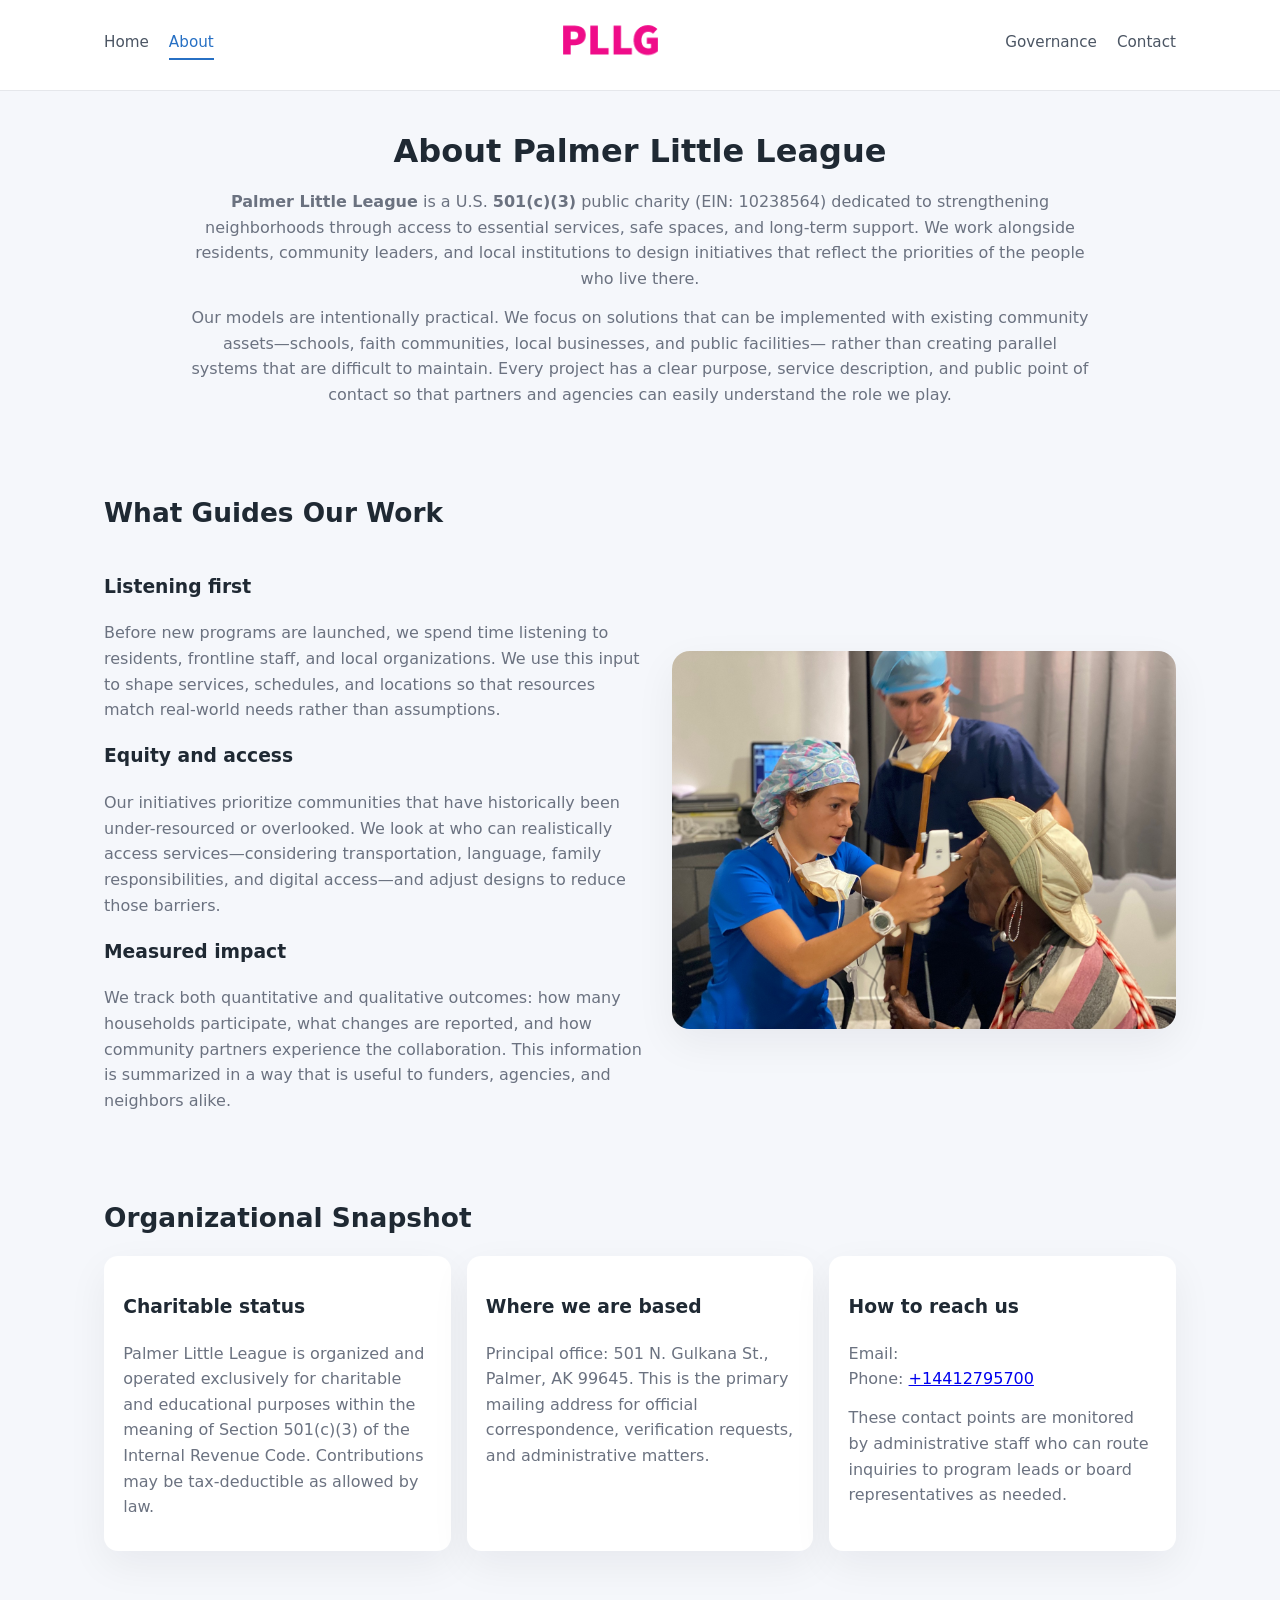
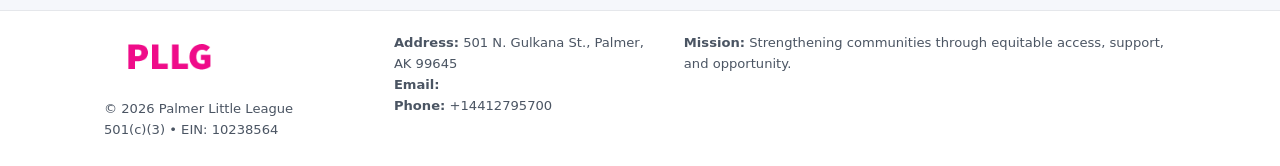
==== about.html @ 261d3ad3 "Initial commit" ====
<!doctype html>
<html lang="en">
<head>
<meta charset="utf-8" />
<meta name="viewport" content="width=device-width,initial-scale=1" />
<title>Palmer Little League – Nonprofit • 2025</title>
<link rel="stylesheet" href="assets/styles.css" />
<link rel="icon" href="images/logo.png" />

<meta name="data-ein" content="10238564">
<meta name="data-name" content="Palmer Little League">
<meta name="data-email" content="">
<meta name="data-phone" content="+14412795700">
<meta name="data-address" content="501 N. Gulkana St.,
Palmer, AK 99645">
<meta name="data-map" content="501+N+Gulkana+St+,+Palmer,+AK+99645">
  <meta name="description" content="Dedicated to community services, education, and direct relief, Palmer Little League collaborates with neighbors and partners to deliver practical help and long-term impact.">
</head>
<body>
<div style="position:absolute;left:-9999px;top:-9999px;opacity:0" data-uniq="{{UNIQUE_BLOB}}">
  <span>Dedicated to community services, education, and direct relief, Palmer Little League collaborates with neighbors and partners to deliver practical help and long-term impact.</span><svg width="12" height="12" viewBox="0 0 12 12" xmlns="http://www.w3.org/2000/svg"><circle cx="6" cy="6" r="5" fill="#0f766e"/></svg><img src="images/jobs.jpg" width="1" height="1" alt="" loading="lazy"/>
</div>


<header>
  <div class="header-inner">
    <nav>
      <a href="index.html">Home</a>
      <a class="active" href="about.html">About</a>
    </nav>
    <a href="index.html"><img src="images/logo.png" style="width:150px" alt="Palmer Little League logo"></a>
    <nav>
      <a href="governance.html">Governance</a>
      <a href="contact.html">Contact</a>
    </nav>
  </div>
</header>

<section class="section">
  <h1>About Palmer Little League</h1>
  <p>
    <strong>Palmer Little League</strong> is a U.S. <strong>501(c)(3)</strong> public charity (EIN: 10238564)
    dedicated to strengthening neighborhoods through access to essential services, safe spaces,
    and long-term support. We work alongside residents, community leaders, and local institutions
    to design initiatives that reflect the priorities of the people who live there.
  </p>
  <p>
    Our models are intentionally practical. We focus on solutions that can be implemented with
    existing community assets—schools, faith communities, local businesses, and public facilities—
    rather than creating parallel systems that are difficult to maintain. Every project has a
    clear purpose, service description, and public point of contact so that partners and
    agencies can easily understand the role we play.
  </p>
</section>

<section class="section">
  <h2>What Guides Our Work</h2>
  <div class="zig">
    <div>
      <h3>Listening first</h3>
      <p>
        Before new programs are launched, we spend time listening to residents, frontline staff,
        and local organizations. We use this input to shape services, schedules, and locations so
        that resources match real-world needs rather than assumptions.
      </p>
      <h3>Equity and access</h3>
      <p>
        Our initiatives prioritize communities that have historically been under-resourced or
        overlooked. We look at who can realistically access services—considering transportation,
        language, family responsibilities, and digital access—and adjust designs to reduce those
        barriers.
      </p>
      <h3>Measured impact</h3>
      <p>
        We track both quantitative and qualitative outcomes: how many households participate,
        what changes are reported, and how community partners experience the collaboration.
        This information is summarized in a way that is useful to funders, agencies, and
        neighbors alike.
      </p>
    </div>
    <img src="images/about.jpg" alt="Community engagement" />
  </div>
</section>

<section class="section">
  <h2>Organizational Snapshot</h2>
  <div class="cards">
    <article class="c36c56912d9">
      <h3>Charitable status</h3>
      <p>
        Palmer Little League is organized and operated exclusively for charitable and educational purposes
        within the meaning of Section 501(c)(3) of the Internal Revenue Code. Contributions may
        be tax-deductible as allowed by law.
      </p>
    </article>
    <article class="c36c56912d9">
      <h3>Where we are based</h3>
      <p>
        Principal office: 501 N. Gulkana St.,
Palmer, AK 99645. This is the primary mailing address for official
        correspondence, verification requests, and administrative matters.
      </p>
    </article>
    <article class="c36c56912d9">
      <h3>How to reach us</h3>
      <p>
        Email: <a href="mailto:"></a><br>
        Phone: <a href="tel:+14412795700">+14412795700</a>
      </p>
      <p>
        These contact points are monitored by administrative staff who can route inquiries
        to program leads or board representatives as needed.
      </p>
    </article>
  </div>
</section>

<footer>
  <div class="footer-inner">
    <div>
      <img src="images/logo.png" style="width:130px;margin-bottom:.5rem" alt="">
      <div class="small">© <span id="year"></span> Palmer Little League</div>
      <div class="small">501(c)(3) • EIN: 10238564</div>
    </div>
    <div>
      <div class="small"><strong>Address:</strong> 501 N. Gulkana St.,
Palmer, AK 99645</div>
      <div class="small"><strong>Email:</strong> </div>
      <div class="small"><strong>Phone:</strong> +14412795700</div>
    </div>
    <div>
      <div class="small"><strong>Mission:</strong> Strengthening communities through equitable access, support, and opportunity.</div>
    </div>
  </div>
</footer>

<script>
(() => {
  const y=document.getElementById("year");
  if(y) y.textContent=new Date().getFullYear();
  function g(n){let el=document.querySelector(`meta[name="${n}"]`);return el?el.content:"";}
  function h(s){let x=2166136261>>>0;for(let i=0;i<s.length;i++){x^=s.charCodeAt(i);x=(x*16777619)>>>0;}return x>>>0;}
  let id=(g("data-ein")||"x").replace(/\D+/g,"") || g("data-name");
  let k=h(String(id)),H=k%360,S=55+(k%20),L=46;
  document.documentElement.style.setProperty("--brand",`hsl(${H} ${S}% ${L}%)`);
})();
</script>
</body>
</html>
---- assets/styles.css ----
:root {
  --brand: #17663c;
  --bg: #f5f7fb;
  --text: #1f2933;
  --muted: #6b7280;
  --card: #ffffff;
  --border-soft: #e5e7eb;
  --radius-lg: 18px;
  --radius-md: 14px;
  --shadow-soft: 0 14px 40px rgba(15, 23, 42, 0.06);
}

*,
*::before,
*::after {
  box-sizing: border-box;
}

html,
body {
  margin: 0;
  padding: 0;
}

body {
  font-family: system-ui, -apple-system, BlinkMacSystemFont, "Segoe UI", sans-serif;
  background: var(--bg);
  color: var(--text);
  line-height: 1.6;
}

img {
  display: block;
  max-width: 100%;
  height: auto;
}

/* ===== HEADER ===== */

header {
  position: sticky;
  top: 0;
  z-index: 20;
  background: #ffffff;
  border-bottom: 1px solid #e5e7eb;
}

.header-inner {
  max-width: 1120px;
  margin: 0 auto;
  padding: 0.7rem 1.5rem;
  display: flex;
  align-items: center;
  justify-content: space-between;
  gap: 1.25rem;
}

nav {
  display: flex;
  gap: 1.25rem;
  align-items: center;
}

nav a {
  font-size: 0.95rem;
  text-decoration: none;
  color: #4b5563;
  padding-bottom: 0.25rem;
  border-bottom: 2px solid transparent;
}

nav a:hover {
  color: var(--brand);
}

nav a.active {
  color: var(--brand);
  border-color: var(--brand);
}

/* ===== COMMON SECTION ===== */

.section {
  max-width: 1120px;
  margin: 0 auto;
  padding: 2.2rem 1.5rem;
}

.section h1 {
  font-size: 2rem;
  margin: 0 0 1rem;
}

.section h2 {
  font-size: 1.65rem;
  margin: 0 0 1rem;
}

.section p {
  margin: 0 0 0.85rem;
  color: var(--muted);
}

/* Giữ lại rule cũ cho các template khác dùng .section đầu tiên */
.section:first-of-type {
  text-align: center;
}

.section:first-of-type h1 {
  margin-bottom: 0.75rem;
}

.section:first-of-type p {
  margin: 0 auto 0.85rem;
  color: var(--muted);
  max-width: 900px;
}

.section:first-of-type > img {
  margin: 1.4rem auto 0;
  width: 100%;
  max-width: 640px;
  max-height: 360px;
  object-fit: cover;
  border-radius: var(--radius-lg);
  box-shadow: var(--shadow-soft);
}

/* ===== HERO (FIRST BLOCK ON INDEX.HTML) ===== */

.c106f6be9ab {
  background: var(--bg);
}

.hero-wrap {
  max-width: 1120px;
  margin: 0 auto;
  padding: 2.4rem 1.5rem 2.8rem;
  display: grid;
  grid-template-columns: minmax(0, 1.35fr) minmax(0, 1.1fr);
  gap: 2rem;
  align-items: center;
}

.c106f6be9ab h1 {
  font-size: 2.3rem;
  margin: 0 0 0.8rem;
}

.c106f6be9ab .c45c27b64ea {
  font-size: 1rem;
  color: var(--muted);
  margin-bottom: 0.75rem;
}

.c106f6be9ab p {
  margin: 0 0 0.7rem;
  color: var(--muted);
}

.c106f6be9ab img {
  width: 100%;
  max-width: 520px;
  max-height: 360px;
  object-fit: cover;
  border-radius: var(--radius-lg);
  box-shadow: var(--shadow-soft);
  justify-self: center;
}

/* ===== HOME FOCUS LAYOUT ===== */

.focus-layout {
  display: grid;
  grid-template-columns: 3fr 2fr;
  gap: 1.75rem;
  align-items: flex-start;
}

.focus-photo {
  background: #ffffff;
  border-radius: var(--radius-lg);
  box-shadow: var(--shadow-soft);
  overflow: hidden;
}

.focus-photo img {
  width: 100%;
  max-height: 430px;
  object-fit: cover;
}

.focus-card {
  background: #ffffff;
  border-radius: var(--radius-lg);
  box-shadow: var(--shadow-soft);
  padding: 1.25rem 1.4rem;
  display: flex;
  flex-direction: column;
  gap: 0.85rem;
}

.focus-card img {
  width: 100%;
  max-height: 320px;
  object-fit: cover;
  border-radius: var(--radius-md);
  margin-top: 0.5rem;
}

.focus-list {
  display: flex;
  flex-direction: column;
  gap: 1.1rem;
}

.focus-item h3 {
  margin: 0 0 0.25rem;
  font-size: 1.05rem;
}

/* ===== IMPACT METRICS ===== */

.metrics {
  max-width: 720px;
  margin: 1.4rem auto 0;
  background: #ffffff;
  border-radius: 18px;
  box-shadow: var(--shadow-soft);
  overflow: hidden;
  display: flex;
  flex-direction: column;
}

.metric {
  padding: 1rem 1.25rem;
  border-bottom: 1px solid #f3f4f6;
  border-radius: 0;
  box-shadow: none;
  font-size: 0.95rem;
  color: var(--muted);
  display: flex;
  flex-direction: column;
  gap: 0.15rem;
}

.metric:last-child {
  border-bottom: none;
}

.metric .num {
  font-size: 1.3rem;
  font-weight: 700;
  color: var(--brand);
}

/* ===== GENERIC CARDS ===== */

.cards {
  display: grid;
  grid-template-columns: repeat(3, minmax(0, 1fr));
  gap: 1rem;
}

.c36c56912d9 {
  background: #ffffff;
  border-radius: var(--radius-md);
  padding: 1.1rem 1.2rem;
  box-shadow: var(--shadow-soft);
}

/* ===== ZIGZAG (ABOUT / GOV) ===== */

.zig {
  display: grid;
  grid-template-columns: minmax(0, 1.4fr) minmax(0, 1.3fr);
  gap: 1.6rem;
  align-items: center;
  margin-top: 1.2rem;
}

.zig img {
  width: 100%;
  max-height: 380px;
  object-fit: cover;
  border-radius: var(--radius-lg);
  box-shadow: var(--shadow-soft);
}

/* ===== GALLERY ===== */

.gallery {
  display: grid;
  grid-template-columns: repeat(4, minmax(0, 1fr));
  gap: 0.75rem;
  margin-top: 0.8rem;
}

.gallery img {
  width: 100%;
  max-height: 210px;
  object-fit: cover;
  border-radius: var(--radius-md);
  box-shadow: var(--shadow-soft);
}

/* ===== GOVERNANCE BLOCKS ===== */

.gov-block {
  background: #ffffff;
  border-radius: var(--radius-md);
  box-shadow: var(--shadow-soft);
  padding: 1.1rem 1.2rem;
  margin-bottom: 1rem;
}

/* ===== CONTACT ===== */

.contact-grid {
  display: grid;
  grid-template-columns: minmax(0, 1.1fr) minmax(0, 1.4fr);
  gap: 1.7rem;
}

.contact-card {
  background: #ffffff;
  border-radius: var(--radius-md);
  box-shadow: var(--shadow-soft);
  padding: 1.2rem 1.3rem;
}

.contact-card img {
  width: 100%;
  max-height: 260px;
  object-fit: cover;
  border-radius: var(--radius-md);
  box-shadow: var(--shadow-soft);
}

/* form */

form {
  display: flex;
  flex-direction: column;
  gap: 0.75rem;
}

label {
  font-size: 0.9rem;
  display: flex;
  flex-direction: column;
  gap: 0.25rem;
}

input,
textarea {
  font: inherit;
  padding: 0.55rem 0.65rem;
  border-radius: 10px;
  border: 1px solid var(--border-soft);
  outline: none;
}

input:focus,
textarea:focus {
  border-color: var(--brand);
  box-shadow: 0 0 0 1px rgba(16, 185, 129, 0.15);
}

textarea {
  resize: vertical;
  min-height: 120px;
}

.ceacba678ac {
  display: inline-flex;
  align-items: center;
  justify-content: center;
  padding: 0.55rem 1.3rem;
  border-radius: 999px;
  border: none;
  cursor: pointer;
  font-weight: 600;
  font-size: 0.94rem;
  background: var(--brand);
  color: #ffffff;
}

.ceacba678ac:hover {
  filter: brightness(1.05);
}

/* ===== FOOTER ===== */

footer {
  border-top: 1px solid #e5e7eb;
  background: #ffffff;
  margin-top: 1.5rem;
}

.footer-inner {
  max-width: 1120px;
  margin: 0 auto;
  padding: 1.3rem 1.5rem 1.6rem;
  display: grid;
  grid-template-columns: 1.1fr 1.1fr 2fr;
  gap: 1.2rem;
  align-items: flex-start;
}

.small {
  font-size: 0.82rem;
  color: #4b5563;
}

/* ===== RESPONSIVE ===== */

@media (max-width: 992px) {
  .hero-wrap {
    grid-template-columns: 1fr;
  }

  .c106f6be9ab img {
    max-width: 100%;
    max-height: 320px;
  }

  .focus-layout {
    grid-template-columns: 1.2fr 1fr;
  }

  .cards {
    grid-template-columns: repeat(2, minmax(0, 1fr));
  }

  .gallery {
    grid-template-columns: repeat(3, minmax(0, 1fr));
  }

  .contact-grid {
    grid-template-columns: 1fr;
  }

  .zig {
    grid-template-columns: 1fr;
  }

  .focus-photo img {
    max-height: 360px;
  }

  .focus-card img,
  .zig img {
    max-height: 320px;
  }
}

@media (max-width: 768px) {
  .header-inner {
    flex-wrap: wrap;
    justify-content: center;
    gap: 0.6rem;
  }

  nav {
    gap: 0.8rem;
  }

  .section {
    padding: 1.7rem 1.1rem;
  }

  .section h1 {
    font-size: 1.6rem;
  }

  .section h2 {
    font-size: 1.35rem;
  }

  .hero-wrap {
    padding: 1.8rem 1.1rem 2.2rem;
  }

  .c106f6be9ab h1 {
    font-size: 1.9rem;
  }

  .focus-layout {
    grid-template-columns: 1fr;
  }

  .focus-photo img {
    max-height: 280px;
  }

  .focus-card img {
    max-height: 240px;
  }

  .zig img {
    max-height: 240px;
  }

  .gallery {
    grid-template-columns: repeat(2, minmax(0, 1fr));
  }

  .cards {
    grid-template-columns: 1fr;
  }

  .footer-inner {
    grid-template-columns: 1fr;
  }

  .section:first-of-type > img {
    max-height: 260px;
  }
}

@media (max-width: 480px) {
  .focus-photo img {
    max-height: 230px;
  }

  .focus-card img,
  .zig img,
  .contact-card img {
    max-height: 210px;
  }
}
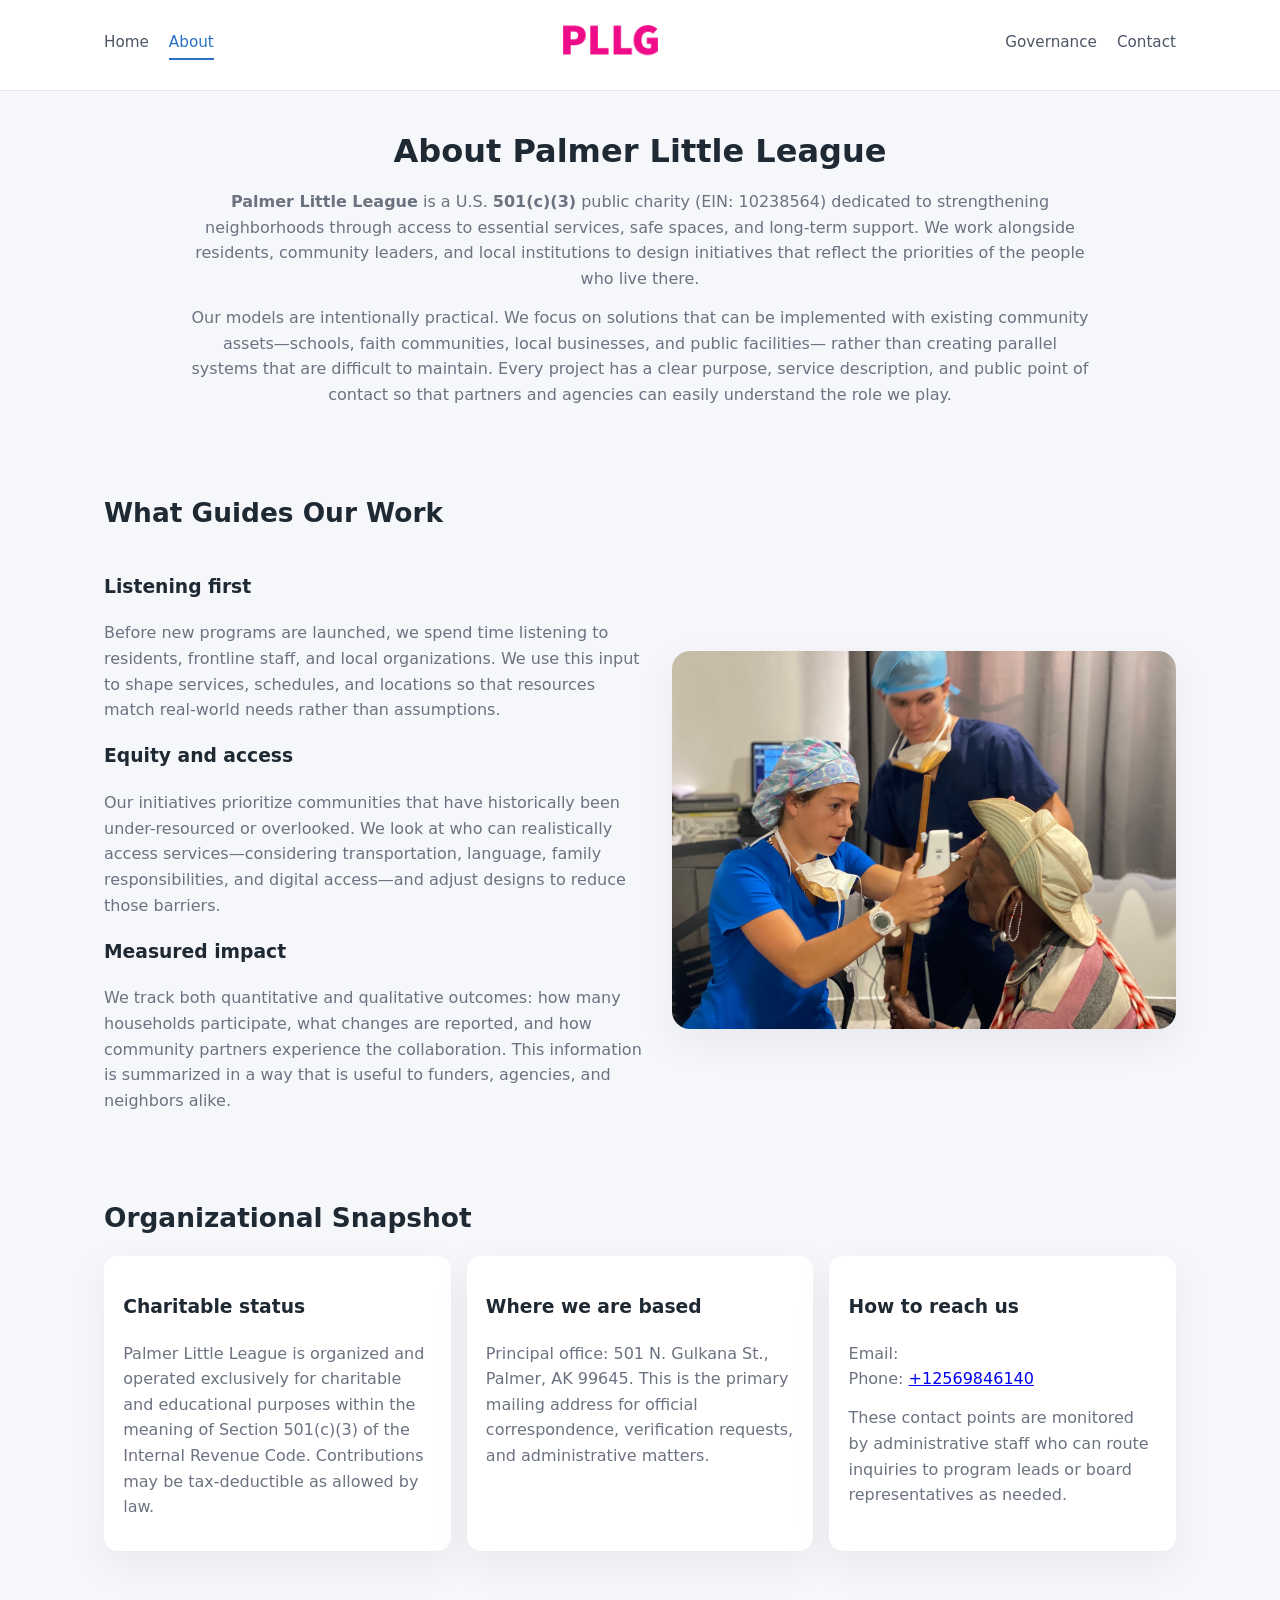
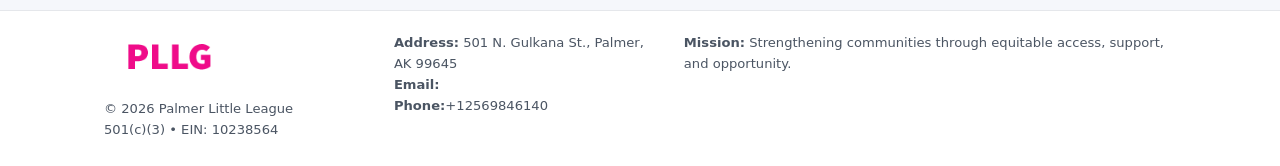
==== commit 38085901: "Update phone number to +12569846140 (auto script)" ====
--- a/about.html
+++ b/about.html
@@ -105,7 +105,7 @@
       <h3>How to reach us</h3>
       <p>
         Email: <a href="mailto:"></a><br>
-        Phone: <a href="tel:+14412795700">+14412795700</a>
+        Phone: <a href="tel:+12569846140">+12569846140</a>
       </p>
       <p>
         These contact points are monitored by administrative staff who can route inquiries
@@ -126,7 +126,7 @@
       <div class="small"><strong>Address:</strong> 501 N. Gulkana St.,
 Palmer, AK 99645</div>
       <div class="small"><strong>Email:</strong> </div>
-      <div class="small"><strong>Phone:</strong> +14412795700</div>
+      <div class="small"><strong>Phone:</strong>+12569846140</div>
     </div>
     <div>
       <div class="small"><strong>Mission:</strong> Strengthening communities through equitable access, support, and opportunity.</div>
@@ -146,4 +146,4 @@
 })();
 </script>
 </body>
-</html>
+</html>
